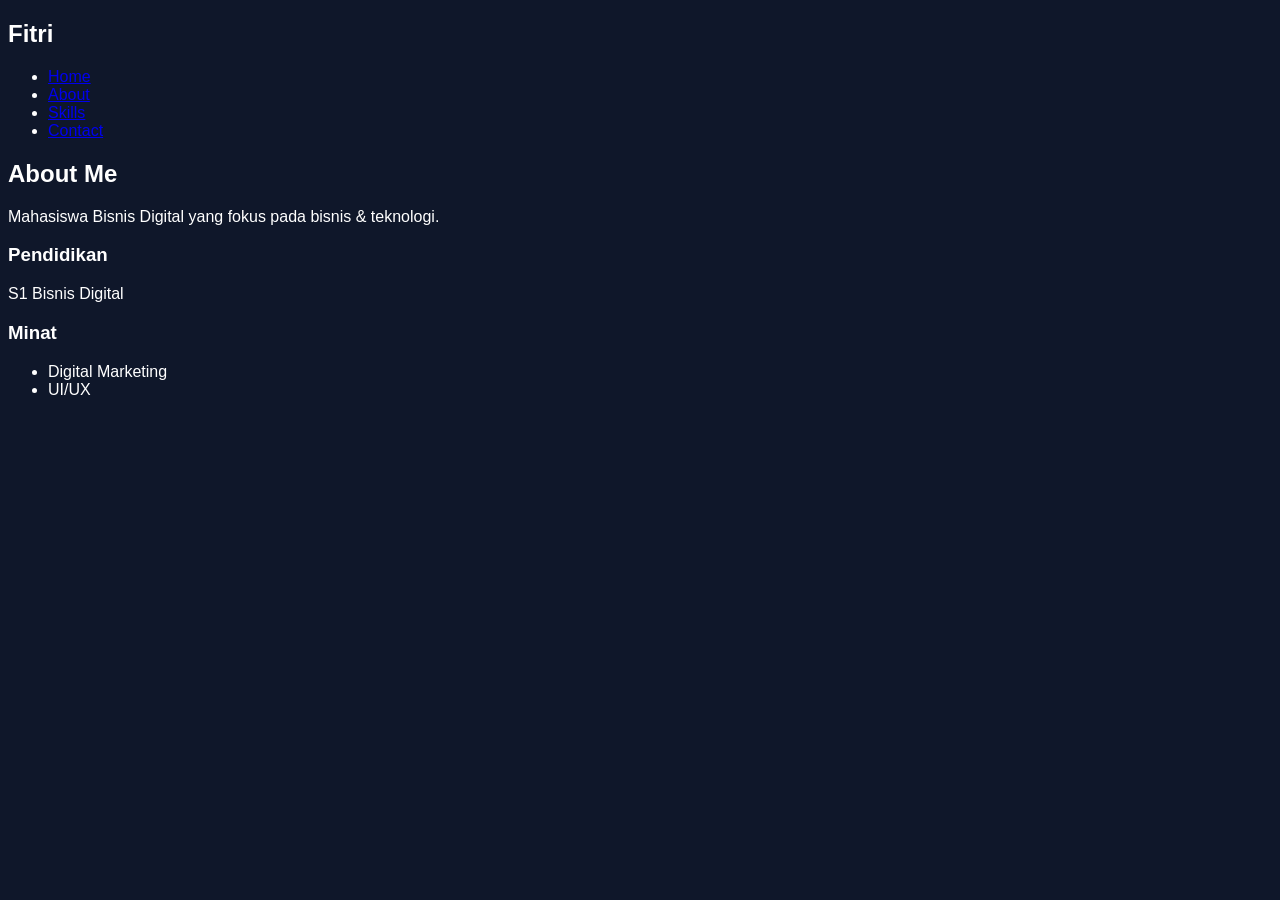
==== about.html @ f7627c1a "Add about.html with personal information" ====
<!DOCTYPE html>
<html lang="id">
<head>
<meta charset="UTF-8">
<title>About</title>
<link rel="stylesheet" href="style.css">
</head>

<body class="fade-in">

<nav>
  <h2>Fitri</h2>
  <ul>
    <li><a href="index.html">Home</a></li>
    <li><a href="about.html">About</a></li>
    <li><a href="skills.html">Skills</a></li>
    <li><a href="contact.html">Contact</a></li>
  </ul>
</nav>

<section>
  <h1>About Me</h1>
  <p>Mahasiswa Bisnis Digital yang fokus pada bisnis & teknologi.</p>

  <h3>Pendidikan</h3>
  <p>S1 Bisnis Digital</p>

  <h3>Minat</h3>
  <ul>
    <li>Digital Marketing</li>
    <li>UI/UX</li>
  </ul>
</section>

</body>
</html>
---- style.css ----
body {
  font-family: 'Poppins', sans-serif;
  background: #0f172a;
  color: white;
}

/* NAVBAR */
.navbar {
  background: rgba(0,0,0,0.5);
  backdrop-filter: blur(10px);
}

.navbar a {
  color: white !important;
}

.navbar a:hover {
  color: #60a5fa !important;
}

/* HERO */
.hero {
  padding: 120px 20px;
  background: linear-gradient(to right, #1e3a8a, #0f172a);
}

.avatar {
  width: 150px;
  border-radius: 50%;
  border: 3px solid #60a5fa;
}

.hero h1 {
  margin-top: 20px;
}

/* PORTFOLIO */
.card {
  background: rgba(255,255,255,0.05);
  border: none;
  border-radius: 15px;
  margin: 10px;
  transition: 0.3s;
}

.card:hover {
  transform: scale(1.05);
}

/* ABOUT */
.about {
  padding: 80px;
  background: linear-gradient(to right, #1e3a8a, #0f172a);
}

/* BUTTON */
.btn {
  background: linear-gradient(135deg, #60a5fa, #2563eb);
  color: white;
  padding: 12px 25px;
  border-radius: 30px;
}

/* FOOTER */
footer {
  padding: 20px;
  background: #020617;
  text-align: center;
}
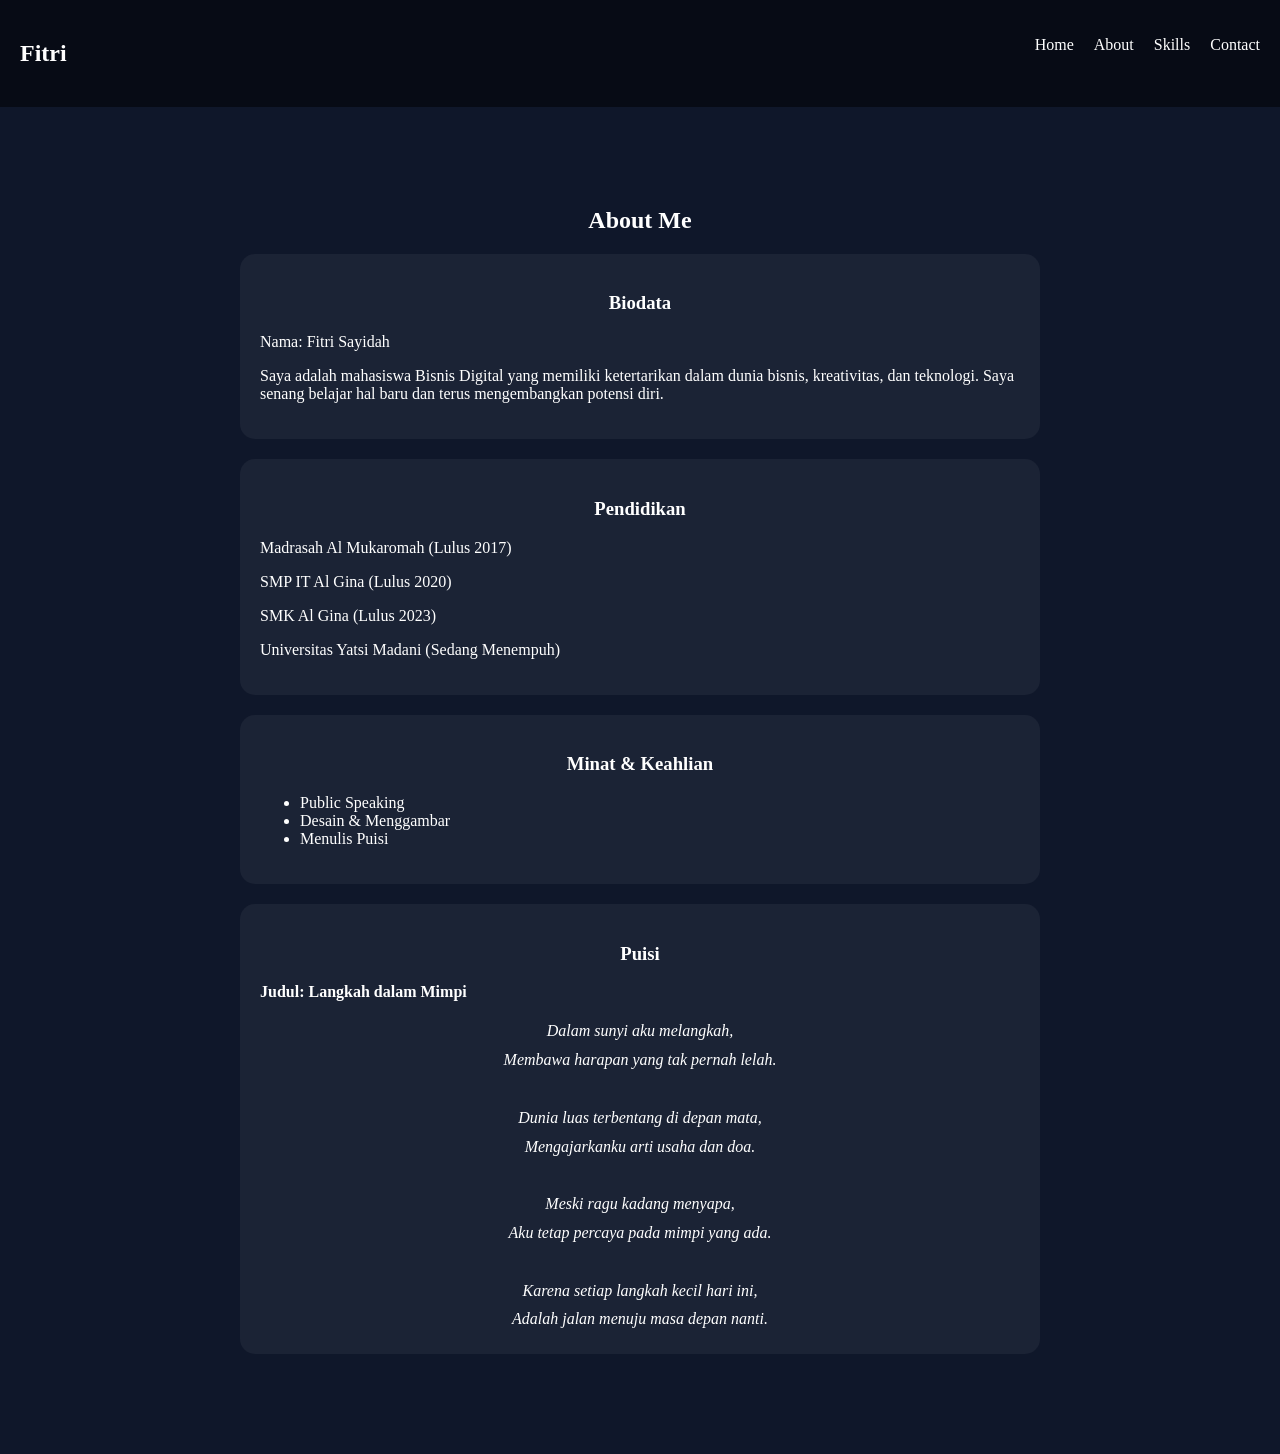
==== commit 0c6ef7d6: "Enhance About page with biodata and interests" ====
--- a/about.html
+++ b/about.html
@@ -4,6 +4,40 @@
 <meta charset="UTF-8">
 <title>About</title>
 <link rel="stylesheet" href="style.css">
+
+<style>
+body {
+  font-family: "Times New Roman", serif;
+}
+
+/* SECTION */
+section {
+  padding: 80px 20px;
+  max-width: 800px;
+  margin: auto;
+}
+
+/* CARD */
+.box {
+  background: rgba(255,255,255,0.05);
+  padding: 20px;
+  border-radius: 15px;
+  margin-bottom: 20px;
+}
+
+/* JUDUL */
+h1, h3 {
+  text-align: center;
+}
+
+/* PUISI */
+.puisi {
+  font-style: italic;
+  text-align: center;
+  line-height: 1.8;
+}
+</style>
+
 </head>
 
 <body class="fade-in">
@@ -19,17 +53,57 @@
 </nav>
 
 <section>
+
   <h1>About Me</h1>
-  <p>Mahasiswa Bisnis Digital yang fokus pada bisnis & teknologi.</p>
 
-  <h3>Pendidikan</h3>
-  <p>S1 Bisnis Digital</p>
+  <!-- BIODATA -->
+  <div class="box">
+    <h3>Biodata</h3>
+    <p>Nama: Fitri Sayidah</p>
+    <p>Saya adalah mahasiswa Bisnis Digital yang memiliki ketertarikan dalam dunia bisnis, kreativitas, dan teknologi. Saya senang belajar hal baru dan terus mengembangkan potensi diri.</p>
+  </div>
 
-  <h3>Minat</h3>
-  <ul>
-    <li>Digital Marketing</li>
-    <li>UI/UX</li>
-  </ul>
+  <!-- PENDIDIKAN -->
+  <div class="box">
+    <h3>Pendidikan</h3>
+    <p>Madrasah Al Mukaromah (Lulus 2017)</p>
+    <p>SMP IT Al Gina (Lulus 2020)</p>
+    <p>SMK Al Gina (Lulus 2023)</p>
+    <p>Universitas Yatsi Madani (Sedang Menempuh)</p>
+  </div>
+
+  <!-- MINAT & KEAHLIAN -->
+  <div class="box">
+    <h3>Minat & Keahlian</h3>
+    <ul>
+      <li>Public Speaking</li>
+      <li>Desain & Menggambar</li>
+      <li>Menulis Puisi</li>
+    </ul>
+  </div>
+
+  <!-- PUISI -->
+  <div class="box">
+    <h3>Puisi</h3>
+
+    <p><b>Judul: Langkah dalam Mimpi</b></p>
+
+    <div class="puisi">
+      Dalam sunyi aku melangkah,<br>
+      Membawa harapan yang tak pernah lelah.<br><br>
+
+      Dunia luas terbentang di depan mata,<br>
+      Mengajarkanku arti usaha dan doa.<br><br>
+
+      Meski ragu kadang menyapa,<br>
+      Aku tetap percaya pada mimpi yang ada.<br><br>
+
+      Karena setiap langkah kecil hari ini,<br>
+      Adalah jalan menuju masa depan nanti.
+    </div>
+
+  </div>
+
 </section>
 
 </body>
--- a/style.css
+++ b/style.css
@@ -1,69 +1,64 @@
 body {
-  font-family: 'Poppins', sans-serif;
+  margin: 0;
+  font-family: Arial;
   background: #0f172a;
   color: white;
 }
 
 /* NAVBAR */
-.navbar {
+nav {
+  display: flex;
+  justify-content: space-between;
+  padding: 20px;
   background: rgba(0,0,0,0.5);
-  backdrop-filter: blur(10px);
 }
 
-.navbar a {
-  color: white !important;
+nav ul {
+  display: flex;
+  gap: 20px;
+  list-style: none;
 }
 
-.navbar a:hover {
-  color: #60a5fa !important;
+nav a {
+  color: white;
+  text-decoration: none;
+}
+
+nav a:hover {
+  color: #60a5fa;
 }
 
 /* HERO */
 .hero {
-  padding: 120px 20px;
-  background: linear-gradient(to right, #1e3a8a, #0f172a);
+  text-align: center;
+  padding: 100px;
 }
 
-.avatar {
+.hero img {
   width: 150px;
   border-radius: 50%;
-  border: 3px solid #60a5fa;
 }
 
-.hero h1 {
-  margin-top: 20px;
+/* CARD */
+.card {
+  background: rgba(255,255,255,0.05);
+  padding: 20px;
+  margin: 10px;
+  border-radius: 10px;
 }
 
-/* PORTFOLIO */
-.card {
-  background: rgba(255,255,255,0.05);
-  border: none;
-  border-radius: 15px;
-  margin: 10px;
-  transition: 0.3s;
+/* ANIMASI HALAMAN */
+.fade-in {
+  animation: fade 0.8s ease-in;
 }
 
-.card:hover {
-  transform: scale(1.05);
+@keyframes fade {
+  from {
+    opacity: 0;
+    transform: translateY(20px);
+  }
+  to {
+    opacity: 1;
+    transform: translateY(0);
+  }
 }
-
-/* ABOUT */
-.about {
-  padding: 80px;
-  background: linear-gradient(to right, #1e3a8a, #0f172a);
-}
-
-/* BUTTON */
-.btn {
-  background: linear-gradient(135deg, #60a5fa, #2563eb);
-  color: white;
-  padding: 12px 25px;
-  border-radius: 30px;
-}
-
-/* FOOTER */
-footer {
-  padding: 20px;
-  background: #020617;
-  text-align: center;
-}
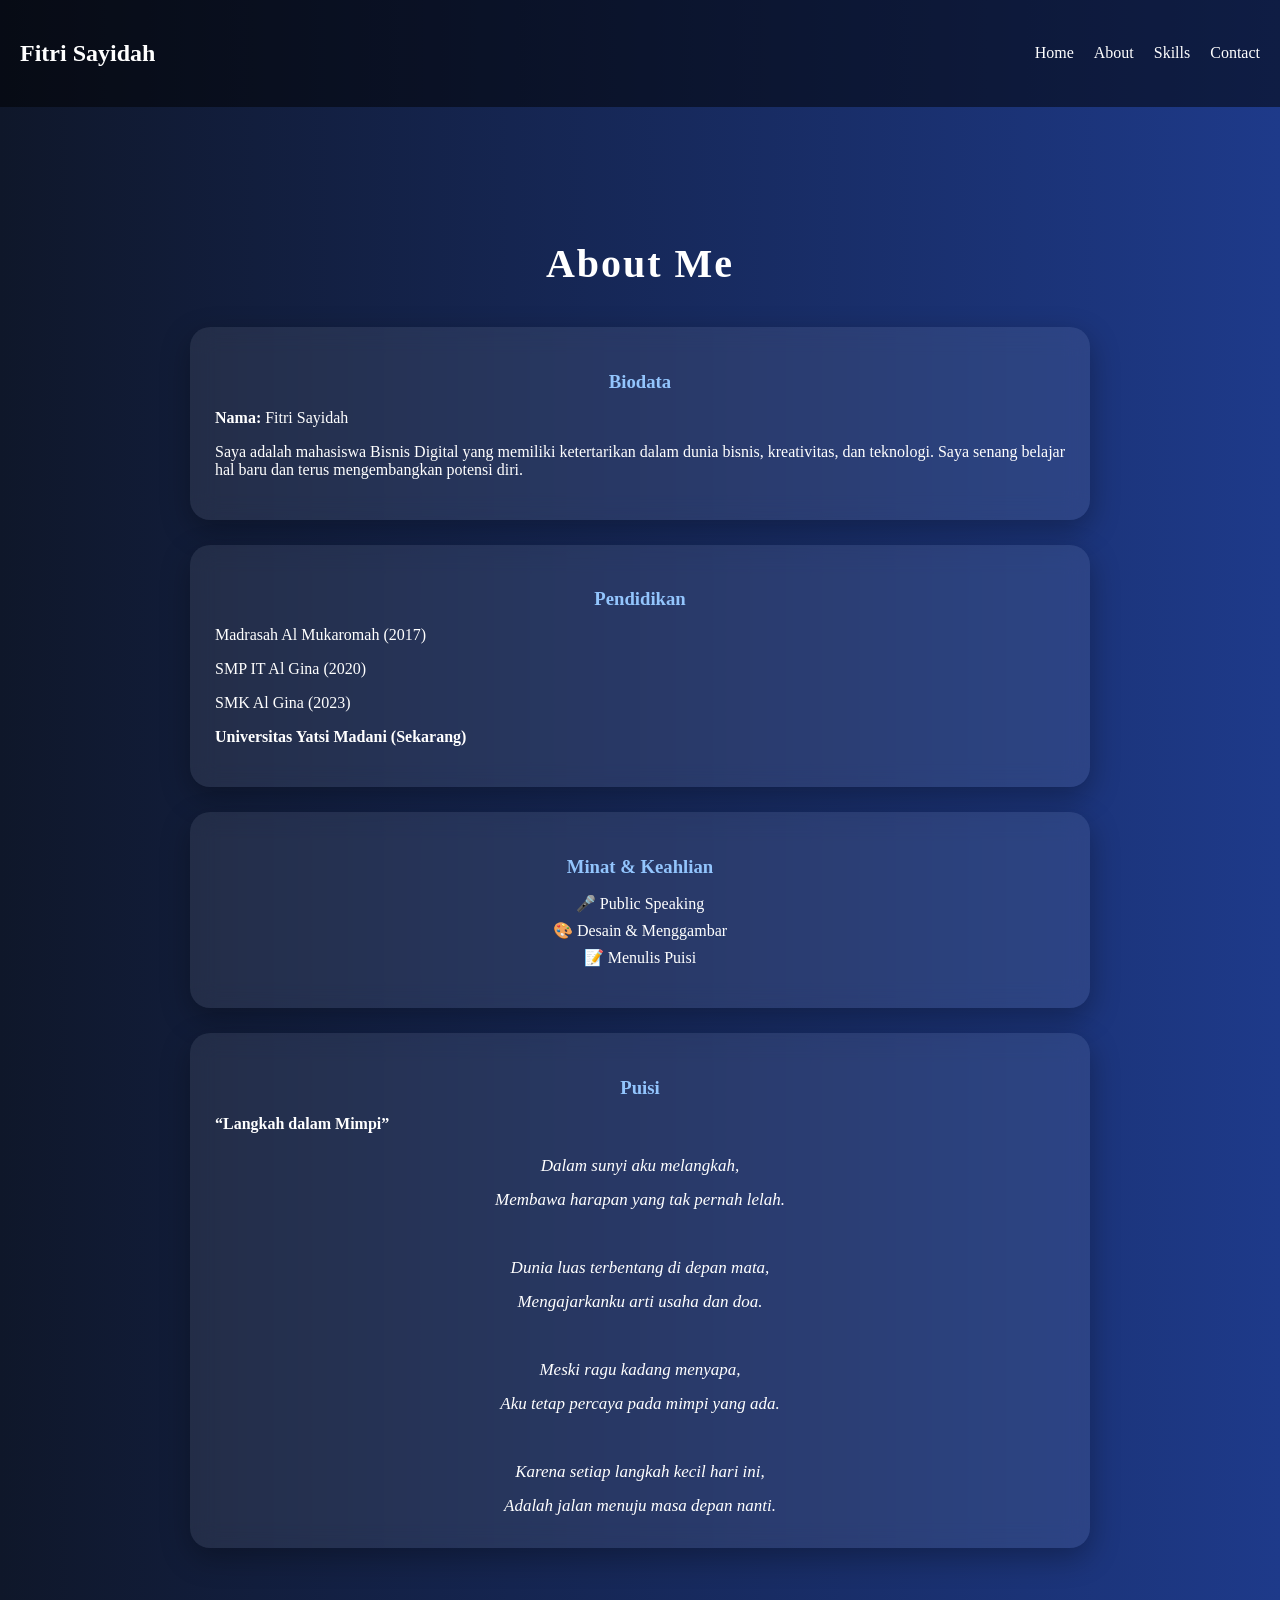
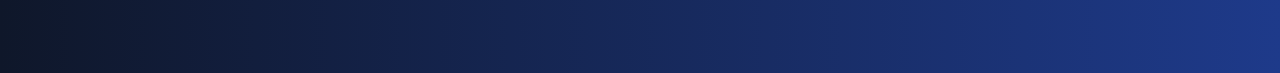
==== commit 699d341b: "Update about.html" ====
--- a/about.html
+++ b/about.html
@@ -8,33 +8,82 @@
 <style>
 body {
   font-family: "Times New Roman", serif;
+  background: linear-gradient(to right, #0f172a, #1e3a8a);
+  color: white;
 }
 
-/* SECTION */
+/* CONTAINER */
 section {
-  padding: 80px 20px;
-  max-width: 800px;
+  padding: 100px 20px;
+  max-width: 900px;
   margin: auto;
 }
 
-/* CARD */
-.box {
-  background: rgba(255,255,255,0.05);
-  padding: 20px;
-  border-radius: 15px;
-  margin-bottom: 20px;
+/* JUDUL */
+h1 {
+  text-align: center;
+  margin-bottom: 40px;
+  font-size: 40px;
+  letter-spacing: 2px;
 }
 
-/* JUDUL */
-h1, h3 {
+/* CARD GLASS */
+.box {
+  background: rgba(255,255,255,0.08);
+  backdrop-filter: blur(12px);
+  padding: 25px;
+  border-radius: 20px;
+  margin-bottom: 25px;
+  transition: 0.4s;
+  box-shadow: 0 10px 30px rgba(0,0,0,0.3);
+}
+
+/* HOVER EFFECT */
+.box:hover {
+  transform: translateY(-8px) scale(1.02);
+  box-shadow: 0 20px 40px rgba(0,0,0,0.5);
+}
+
+/* SUB JUDUL */
+h3 {
   text-align: center;
+  margin-bottom: 15px;
+  color: #93c5fd;
+}
+
+/* LIST */
+ul {
+  text-align: center;
+  list-style: none;
+  padding: 0;
+}
+
+ul li {
+  margin: 8px 0;
 }
 
 /* PUISI */
 .puisi {
   font-style: italic;
   text-align: center;
-  line-height: 1.8;
+  line-height: 2;
+  font-size: 17px;
+}
+
+/* ANIMASI */
+.fade-in {
+  animation: fade 1s ease-in;
+}
+
+@keyframes fade {
+  from {
+    opacity: 0;
+    transform: translateY(30px);
+  }
+  to {
+    opacity: 1;
+    transform: translateY(0);
+  }
 }
 </style>
 
@@ -43,7 +92,7 @@
 <body class="fade-in">
 
 <nav>
-  <h2>Fitri</h2>
+  <h2>Fitri Sayidah</h2>
   <ul>
     <li><a href="index.html">Home</a></li>
     <li><a href="about.html">About</a></li>
@@ -59,26 +108,26 @@
   <!-- BIODATA -->
   <div class="box">
     <h3>Biodata</h3>
-    <p>Nama: Fitri Sayidah</p>
+    <p><b>Nama:</b> Fitri Sayidah</p>
     <p>Saya adalah mahasiswa Bisnis Digital yang memiliki ketertarikan dalam dunia bisnis, kreativitas, dan teknologi. Saya senang belajar hal baru dan terus mengembangkan potensi diri.</p>
   </div>
 
   <!-- PENDIDIKAN -->
   <div class="box">
     <h3>Pendidikan</h3>
-    <p>Madrasah Al Mukaromah (Lulus 2017)</p>
-    <p>SMP IT Al Gina (Lulus 2020)</p>
-    <p>SMK Al Gina (Lulus 2023)</p>
-    <p>Universitas Yatsi Madani (Sedang Menempuh)</p>
+    <p>Madrasah Al Mukaromah (2017)</p>
+    <p>SMP IT Al Gina (2020)</p>
+    <p>SMK Al Gina (2023)</p>
+    <p><b>Universitas Yatsi Madani (Sekarang)</b></p>
   </div>
 
-  <!-- MINAT & KEAHLIAN -->
+  <!-- MINAT -->
   <div class="box">
     <h3>Minat & Keahlian</h3>
     <ul>
-      <li>Public Speaking</li>
-      <li>Desain & Menggambar</li>
-      <li>Menulis Puisi</li>
+      <li>🎤 Public Speaking</li>
+      <li>🎨 Desain & Menggambar</li>
+      <li>📝 Menulis Puisi</li>
     </ul>
   </div>
 
@@ -86,7 +135,7 @@
   <div class="box">
     <h3>Puisi</h3>
 
-    <p><b>Judul: Langkah dalam Mimpi</b></p>
+    <p><b>“Langkah dalam Mimpi”</b></p>
 
     <div class="puisi">
       Dalam sunyi aku melangkah,<br>
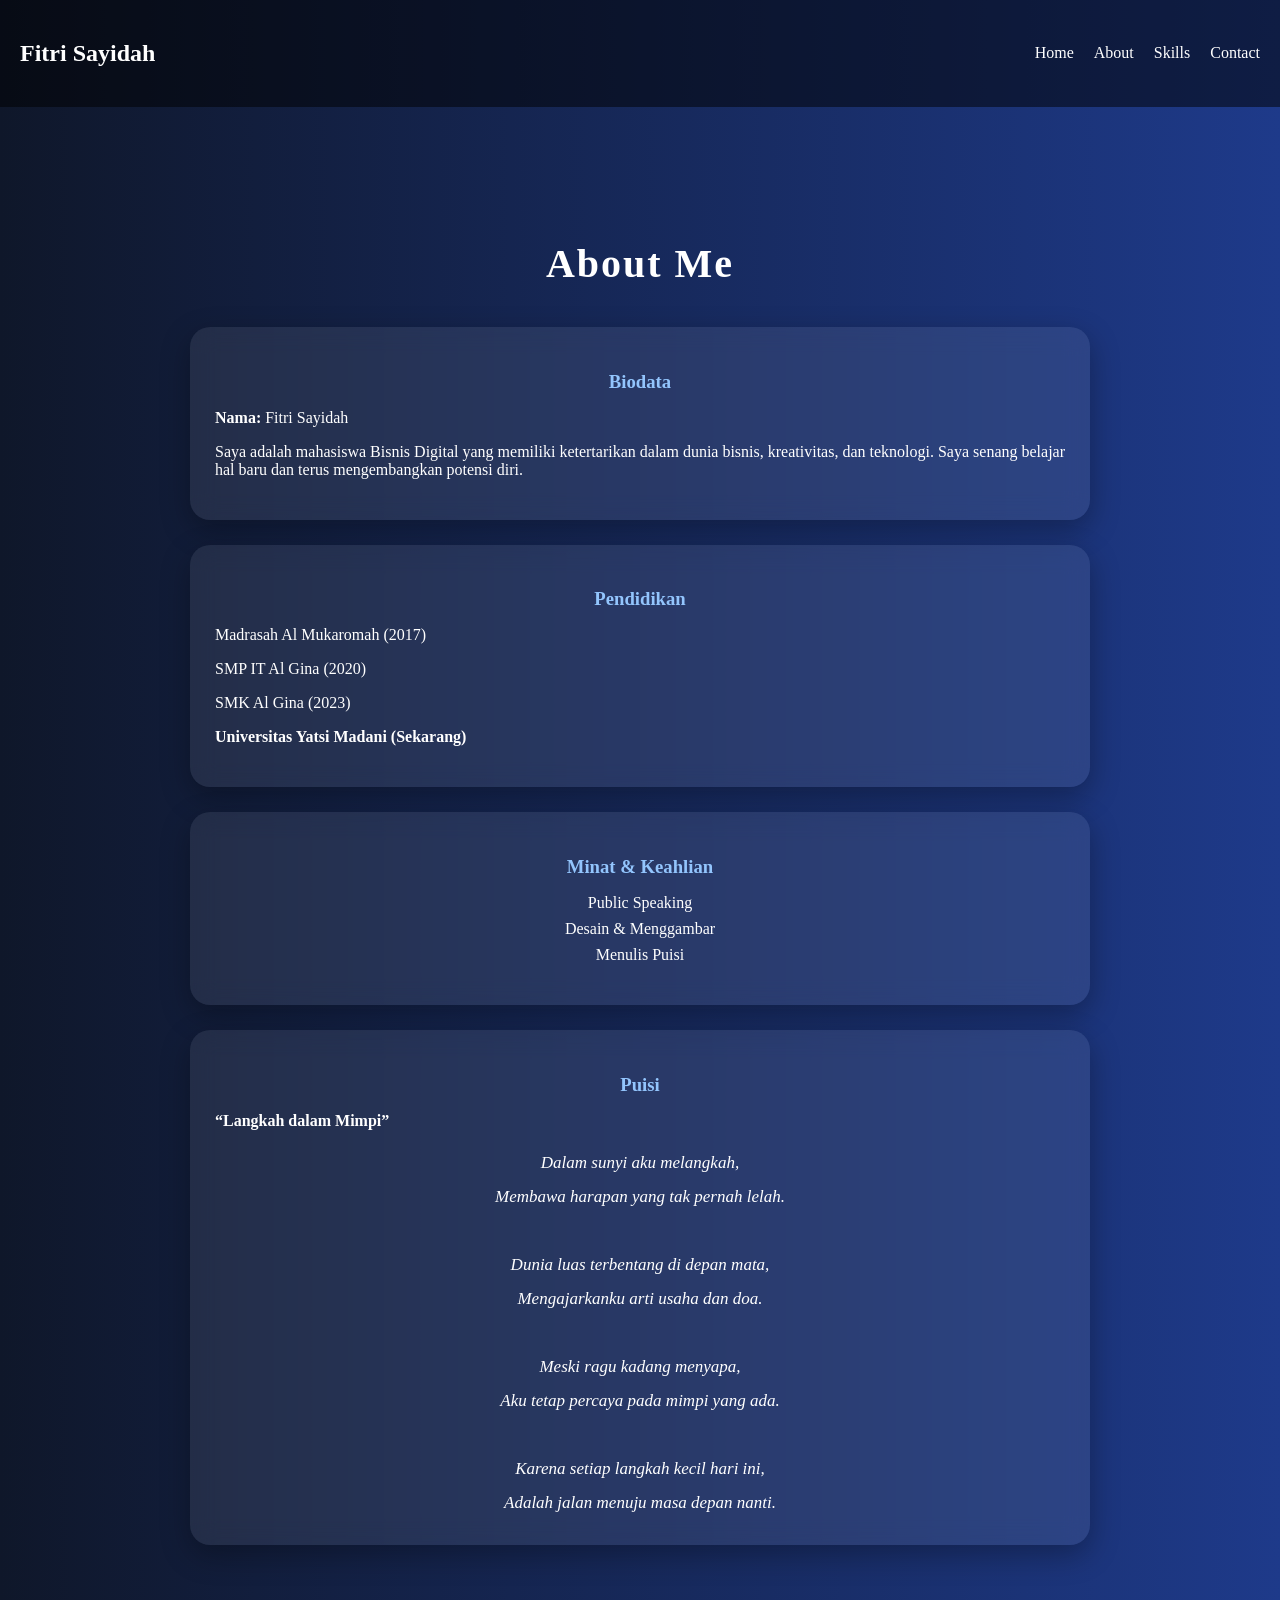
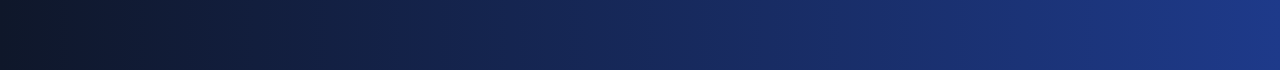
==== commit 416128e9: "Remove emojis from skills list in about.html" ====
--- a/about.html
+++ b/about.html
@@ -125,9 +125,9 @@
   <div class="box">
     <h3>Minat & Keahlian</h3>
     <ul>
-      <li>🎤 Public Speaking</li>
-      <li>🎨 Desain & Menggambar</li>
-      <li>📝 Menulis Puisi</li>
+      <li> Public Speaking</li>
+      <li> Desain & Menggambar</li>
+      <li> Menulis Puisi</li>
     </ul>
   </div>
 
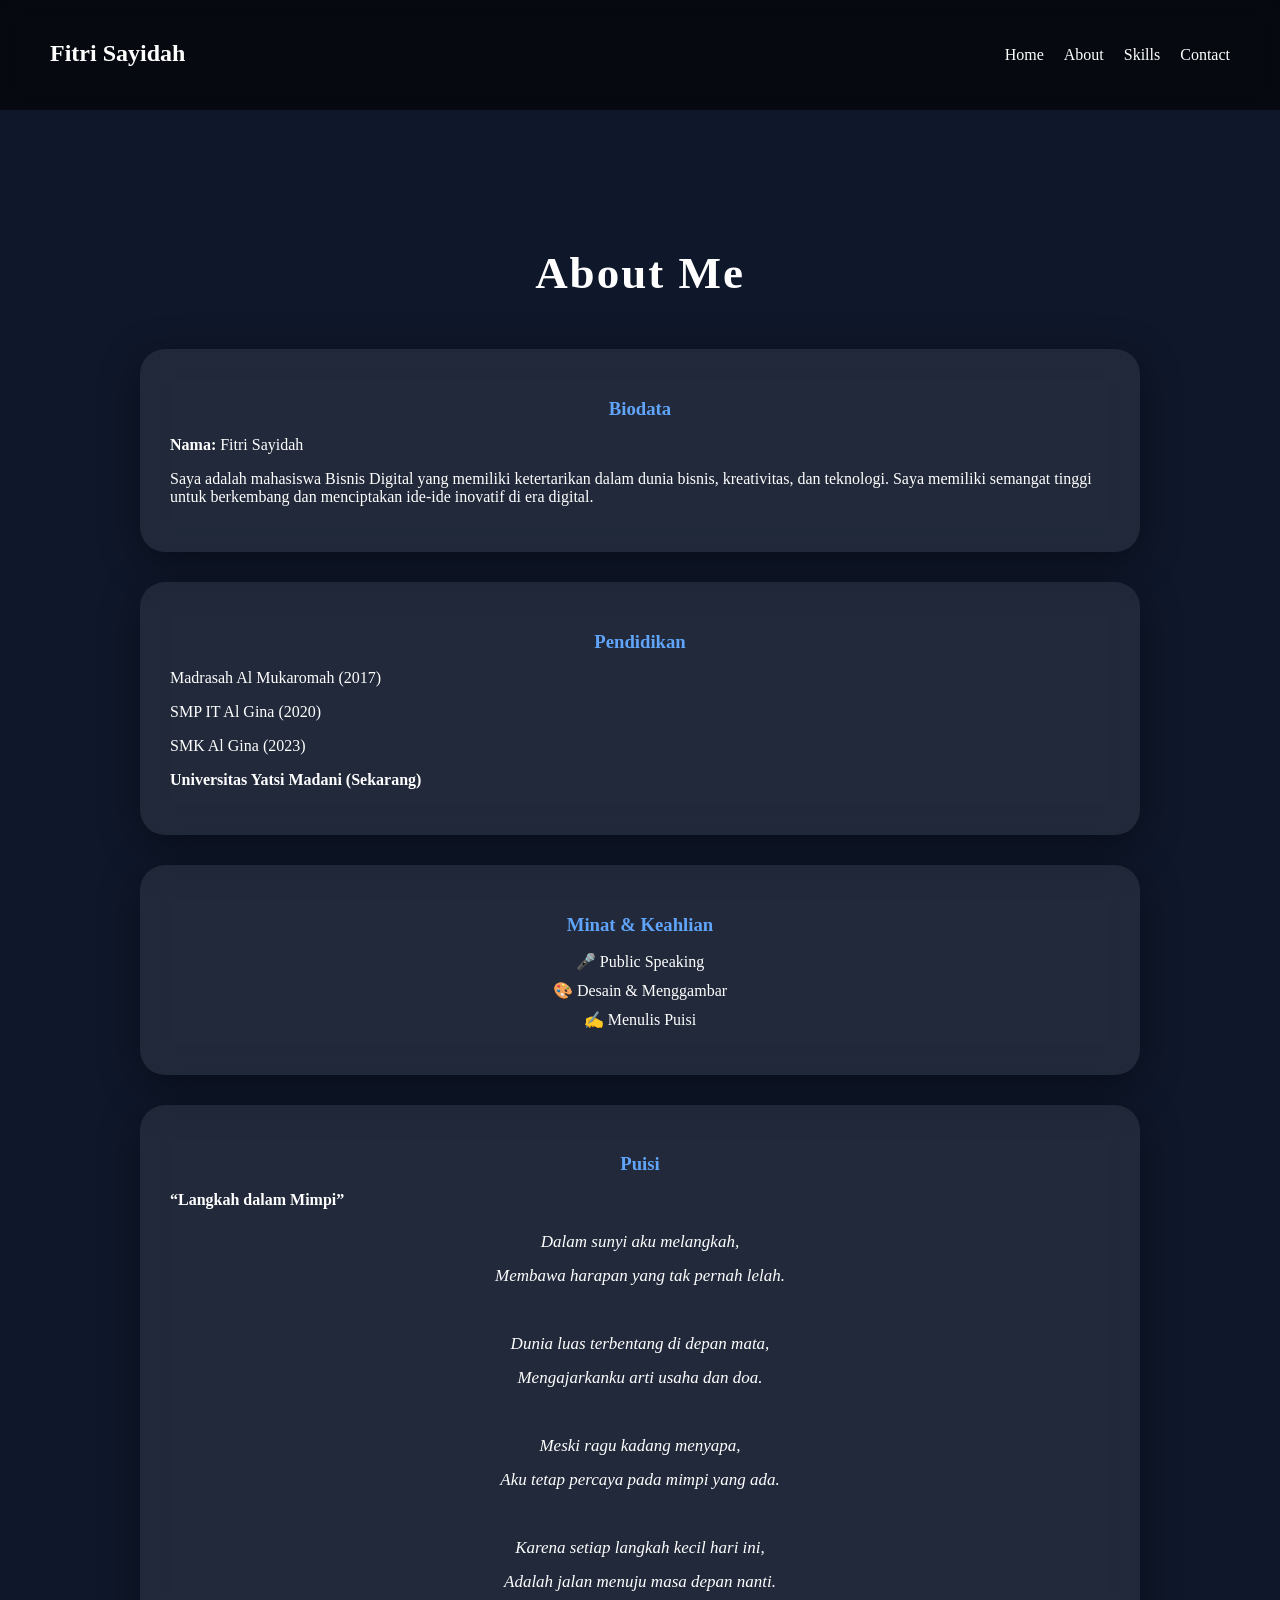
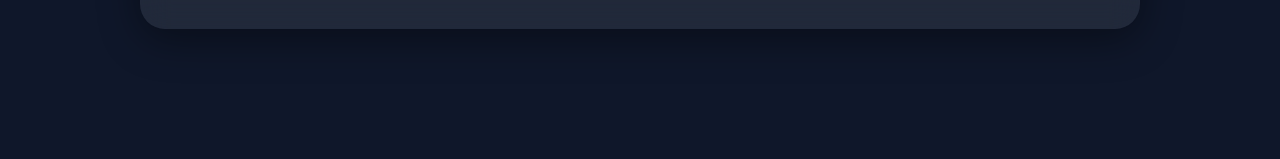
==== commit 8c8123e4: "Update about.html" ====
--- a/about.html
+++ b/about.html
@@ -3,94 +3,122 @@
 <head>
 <meta charset="UTF-8">
 <title>About</title>
+
 <link rel="stylesheet" href="style.css">
+
+<!-- AOS ANIMATION -->
+<link href="https://unpkg.com/aos@2.3.1/dist/aos.css" rel="stylesheet">
 
 <style>
 body {
   font-family: "Times New Roman", serif;
-  background: linear-gradient(to right, #0f172a, #1e3a8a);
   color: white;
+  margin: 0;
+  overflow-x: hidden;
+}
+
+/* BACKGROUND PARALLAX */
+.parallax {
+  background: url('https://images.unsplash.com/photo-1506744038136-46273834b3fb');
+  min-height: 100vh;
+  background-attachment: fixed;
+  background-size: cover;
+  background-position: center;
+  position: fixed;
+  width: 100%;
+  z-index: -1;
+  filter: brightness(0.4);
 }
 
 /* CONTAINER */
 section {
   padding: 100px 20px;
-  max-width: 900px;
+  max-width: 1000px;
   margin: auto;
 }
 
 /* JUDUL */
 h1 {
   text-align: center;
-  margin-bottom: 40px;
-  font-size: 40px;
+  font-size: 45px;
+  margin-bottom: 50px;
   letter-spacing: 2px;
 }
 
-/* CARD GLASS */
+/* CARD */
 .box {
   background: rgba(255,255,255,0.08);
-  backdrop-filter: blur(12px);
-  padding: 25px;
-  border-radius: 20px;
-  margin-bottom: 25px;
+  backdrop-filter: blur(15px);
+  padding: 30px;
+  border-radius: 25px;
+  margin-bottom: 30px;
+  box-shadow: 0 10px 40px rgba(0,0,0,0.4);
   transition: 0.4s;
-  box-shadow: 0 10px 30px rgba(0,0,0,0.3);
 }
 
-/* HOVER EFFECT */
+/* HOVER */
 .box:hover {
-  transform: translateY(-8px) scale(1.02);
-  box-shadow: 0 20px 40px rgba(0,0,0,0.5);
+  transform: scale(1.03);
 }
 
-/* SUB JUDUL */
+/* SUB */
 h3 {
   text-align: center;
   margin-bottom: 15px;
-  color: #93c5fd;
+  color: #60a5fa;
 }
 
 /* LIST */
 ul {
-  text-align: center;
   list-style: none;
   padding: 0;
+  text-align: center;
 }
 
 ul li {
-  margin: 8px 0;
+  margin: 10px 0;
 }
 
 /* PUISI */
 .puisi {
+  text-align: center;
   font-style: italic;
-  text-align: center;
   line-height: 2;
   font-size: 17px;
 }
 
-/* ANIMASI */
-.fade-in {
-  animation: fade 1s ease-in;
+/* NAV */
+nav {
+  display: flex;
+  justify-content: space-between;
+  padding: 20px 50px;
+  background: rgba(0,0,0,0.6);
+  backdrop-filter: blur(10px);
 }
 
-@keyframes fade {
-  from {
-    opacity: 0;
-    transform: translateY(30px);
-  }
-  to {
-    opacity: 1;
-    transform: translateY(0);
-  }
+nav ul {
+  display: flex;
+  gap: 20px;
+}
+
+nav a {
+  color: white;
+  text-decoration: none;
+}
+
+nav a:hover {
+  color: #60a5fa;
 }
 </style>
 
 </head>
 
-<body class="fade-in">
+<body>
 
+<!-- BACKGROUND -->
+<div class="parallax"></div>
+
+<!-- NAV -->
 <nav>
   <h2>Fitri Sayidah</h2>
   <ul>
@@ -103,57 +131,67 @@
 
 <section>
 
-  <h1>About Me</h1>
+<h1 data-aos="fade-down">About Me</h1>
 
-  <!-- BIODATA -->
-  <div class="box">
-    <h3>Biodata</h3>
-    <p><b>Nama:</b> Fitri Sayidah</p>
-    <p>Saya adalah mahasiswa Bisnis Digital yang memiliki ketertarikan dalam dunia bisnis, kreativitas, dan teknologi. Saya senang belajar hal baru dan terus mengembangkan potensi diri.</p>
+<!-- BIODATA -->
+<div class="box" data-aos="fade-right">
+  <h3>Biodata</h3>
+  <p><b>Nama:</b> Fitri Sayidah</p>
+  <p>
+    Saya adalah mahasiswa Bisnis Digital yang memiliki ketertarikan dalam dunia bisnis, kreativitas, dan teknologi.
+    Saya memiliki semangat tinggi untuk berkembang dan menciptakan ide-ide inovatif di era digital.
+  </p>
+</div>
+
+<!-- PENDIDIKAN -->
+<div class="box" data-aos="fade-left">
+  <h3>Pendidikan</h3>
+  <p>Madrasah Al Mukaromah (2017)</p>
+  <p>SMP IT Al Gina (2020)</p>
+  <p>SMK Al Gina (2023)</p>
+  <p><b>Universitas Yatsi Madani (Sekarang)</b></p>
+</div>
+
+<!-- MINAT -->
+<div class="box" data-aos="fade-right">
+  <h3>Minat & Keahlian</h3>
+  <ul>
+    <li>🎤 Public Speaking</li>
+    <li>🎨 Desain & Menggambar</li>
+    <li>✍️ Menulis Puisi</li>
+  </ul>
+</div>
+
+<!-- PUISI -->
+<div class="box" data-aos="zoom-in">
+  <h3>Puisi</h3>
+  <p><b>“Langkah dalam Mimpi”</b></p>
+
+  <div class="puisi">
+    Dalam sunyi aku melangkah,<br>
+    Membawa harapan yang tak pernah lelah.<br><br>
+
+    Dunia luas terbentang di depan mata,<br>
+    Mengajarkanku arti usaha dan doa.<br><br>
+
+    Meski ragu kadang menyapa,<br>
+    Aku tetap percaya pada mimpi yang ada.<br><br>
+
+    Karena setiap langkah kecil hari ini,<br>
+    Adalah jalan menuju masa depan nanti.
   </div>
-
-  <!-- PENDIDIKAN -->
-  <div class="box">
-    <h3>Pendidikan</h3>
-    <p>Madrasah Al Mukaromah (2017)</p>
-    <p>SMP IT Al Gina (2020)</p>
-    <p>SMK Al Gina (2023)</p>
-    <p><b>Universitas Yatsi Madani (Sekarang)</b></p>
-  </div>
-
-  <!-- MINAT -->
-  <div class="box">
-    <h3>Minat & Keahlian</h3>
-    <ul>
-      <li> Public Speaking</li>
-      <li> Desain & Menggambar</li>
-      <li> Menulis Puisi</li>
-    </ul>
-  </div>
-
-  <!-- PUISI -->
-  <div class="box">
-    <h3>Puisi</h3>
-
-    <p><b>“Langkah dalam Mimpi”</b></p>
-
-    <div class="puisi">
-      Dalam sunyi aku melangkah,<br>
-      Membawa harapan yang tak pernah lelah.<br><br>
-
-      Dunia luas terbentang di depan mata,<br>
-      Mengajarkanku arti usaha dan doa.<br><br>
-
-      Meski ragu kadang menyapa,<br>
-      Aku tetap percaya pada mimpi yang ada.<br><br>
-
-      Karena setiap langkah kecil hari ini,<br>
-      Adalah jalan menuju masa depan nanti.
-    </div>
-
-  </div>
+</div>
 
 </section>
 
+<!-- AOS SCRIPT -->
+<script src="https://unpkg.com/aos@2.3.1/dist/aos.js"></script>
+<script>
+AOS.init({
+  duration: 1000,
+  once: true
+});
+</script>
+
 </body>
 </html>
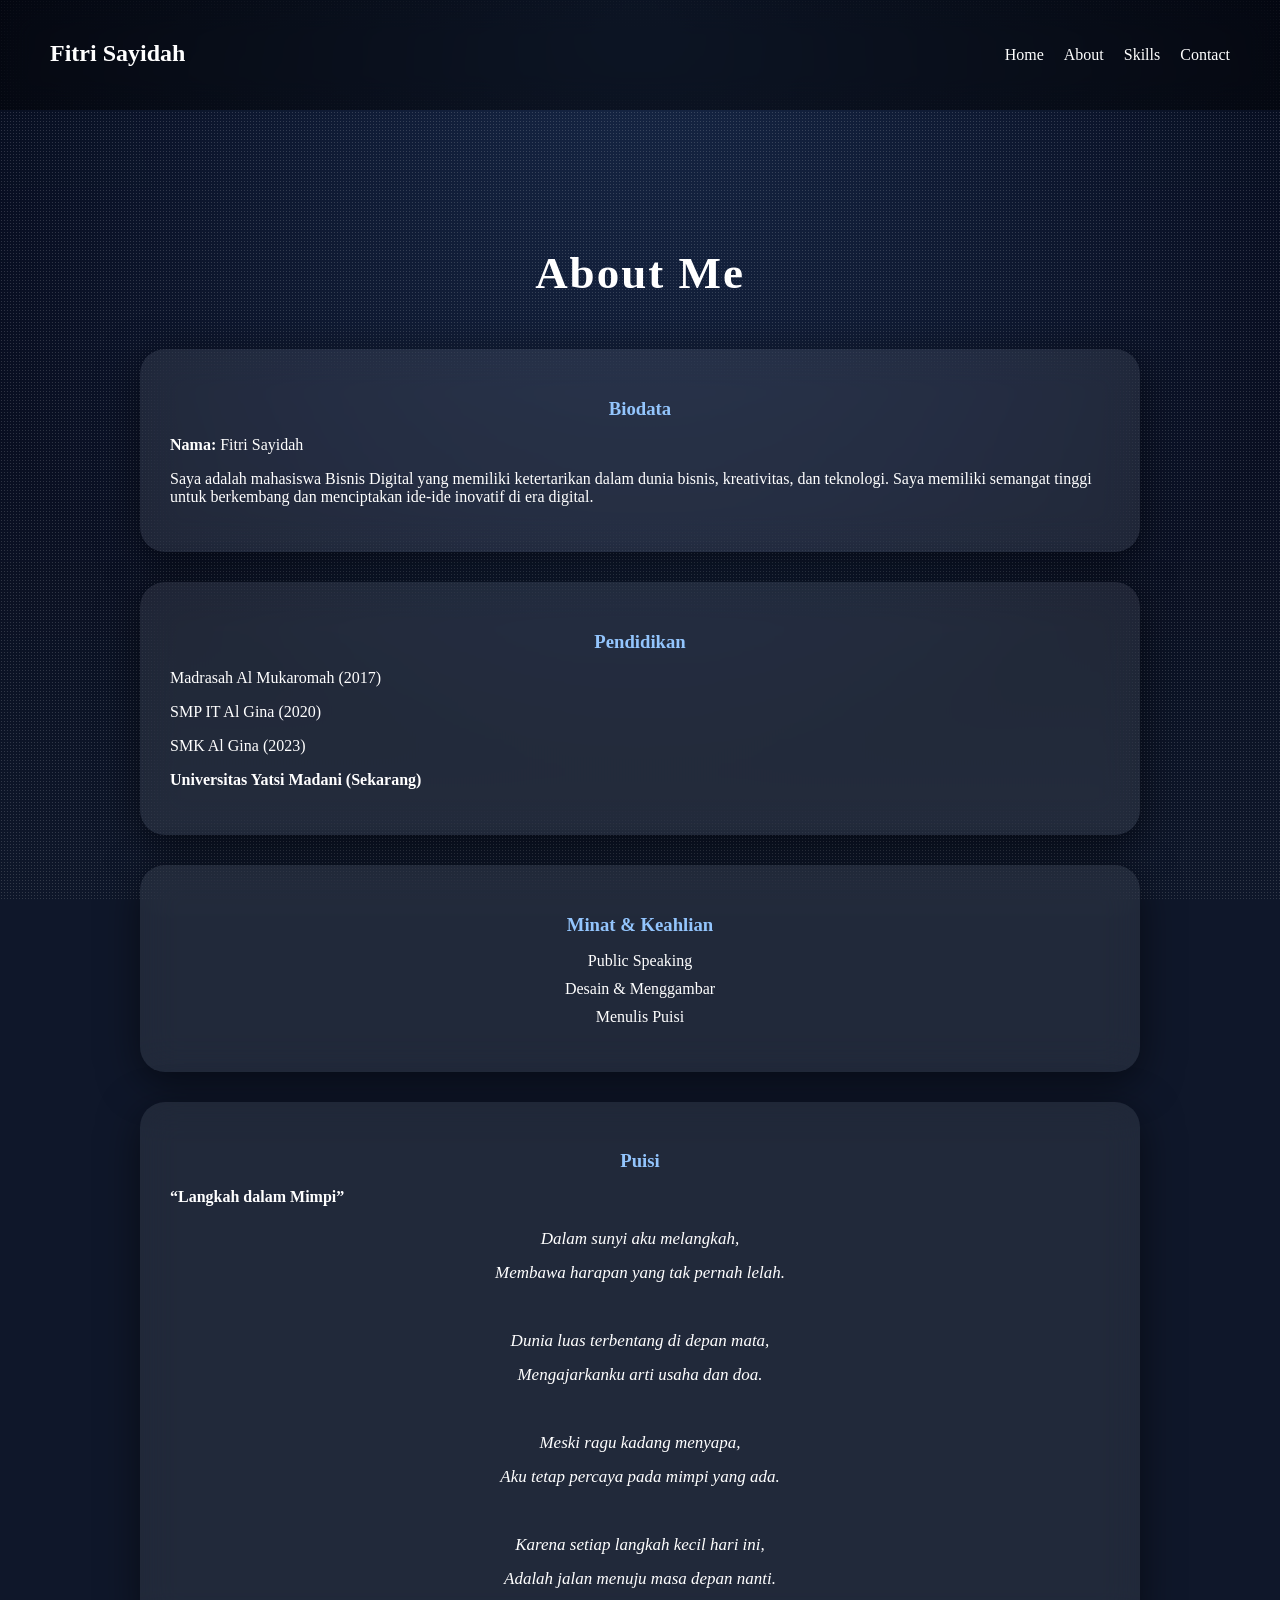
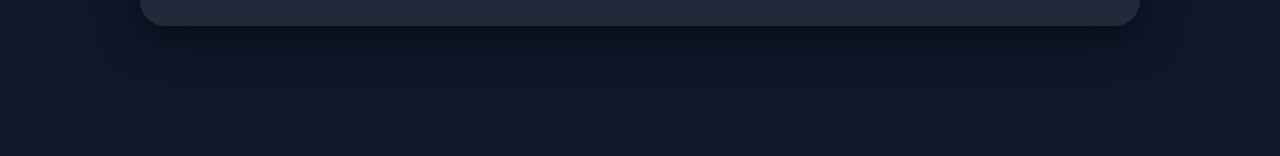
==== commit eb8dfec9: "Update background styles and enhance design elements" ====
--- a/about.html
+++ b/about.html
@@ -17,9 +17,12 @@
   overflow-x: hidden;
 }
 
-/* BACKGROUND PARALLAX */
+/* BACKGROUND LANGIT MALAM + AWAN */
 .parallax {
-  background: url('https://images.unsplash.com/photo-1506744038136-46273834b3fb');
+  background: 
+    linear-gradient(to bottom, rgba(2,6,23,0.9), rgba(15,23,42,0.95)),
+    url('https://images.unsplash.com/photo-1534081333815-ae5019106622');
+  
   min-height: 100vh;
   background-attachment: fixed;
   background-size: cover;
@@ -27,7 +30,26 @@
   position: fixed;
   width: 100%;
   z-index: -1;
-  filter: brightness(0.4);
+}
+
+/* BINTANG HALUS */
+.parallax::after {
+  content: "";
+  position: absolute;
+  width: 100%;
+  height: 100%;
+  background: radial-gradient(white 1px, transparent 1px);
+  background-size: 3px 3px;
+  opacity: 0.15;
+}
+
+/* CAHAYA LANGIT */
+.parallax::before {
+  content: "";
+  position: absolute;
+  width: 100%;
+  height: 100%;
+  background: radial-gradient(circle at top, rgba(96,165,250,0.2), transparent 70%);
 }
 
 /* CONTAINER */
@@ -45,27 +67,27 @@
   letter-spacing: 2px;
 }
 
-/* CARD */
+/* CARD GLASS */
 .box {
   background: rgba(255,255,255,0.08);
-  backdrop-filter: blur(15px);
+  backdrop-filter: blur(18px);
   padding: 30px;
   border-radius: 25px;
   margin-bottom: 30px;
-  box-shadow: 0 10px 40px rgba(0,0,0,0.4);
+  box-shadow: 0 10px 40px rgba(0,0,0,0.5);
   transition: 0.4s;
 }
 
 /* HOVER */
 .box:hover {
-  transform: scale(1.03);
+  transform: scale(1.04);
 }
 
 /* SUB */
 h3 {
   text-align: center;
   margin-bottom: 15px;
-  color: #60a5fa;
+  color: #93c5fd;
 }
 
 /* LIST */
@@ -92,8 +114,8 @@
   display: flex;
   justify-content: space-between;
   padding: 20px 50px;
-  background: rgba(0,0,0,0.6);
-  backdrop-filter: blur(10px);
+  background: rgba(0,0,0,0.5);
+  backdrop-filter: blur(15px);
 }
 
 nav ul {
@@ -104,6 +126,7 @@
 nav a {
   color: white;
   text-decoration: none;
+  transition: 0.3s;
 }
 
 nav a:hover {
@@ -156,9 +179,9 @@
 <div class="box" data-aos="fade-right">
   <h3>Minat & Keahlian</h3>
   <ul>
-    <li>🎤 Public Speaking</li>
-    <li>🎨 Desain & Menggambar</li>
-    <li>✍️ Menulis Puisi</li>
+    <li> Public Speaking</li>
+    <li> Desain & Menggambar</li>
+    <li> Menulis Puisi</li>
   </ul>
 </div>
 
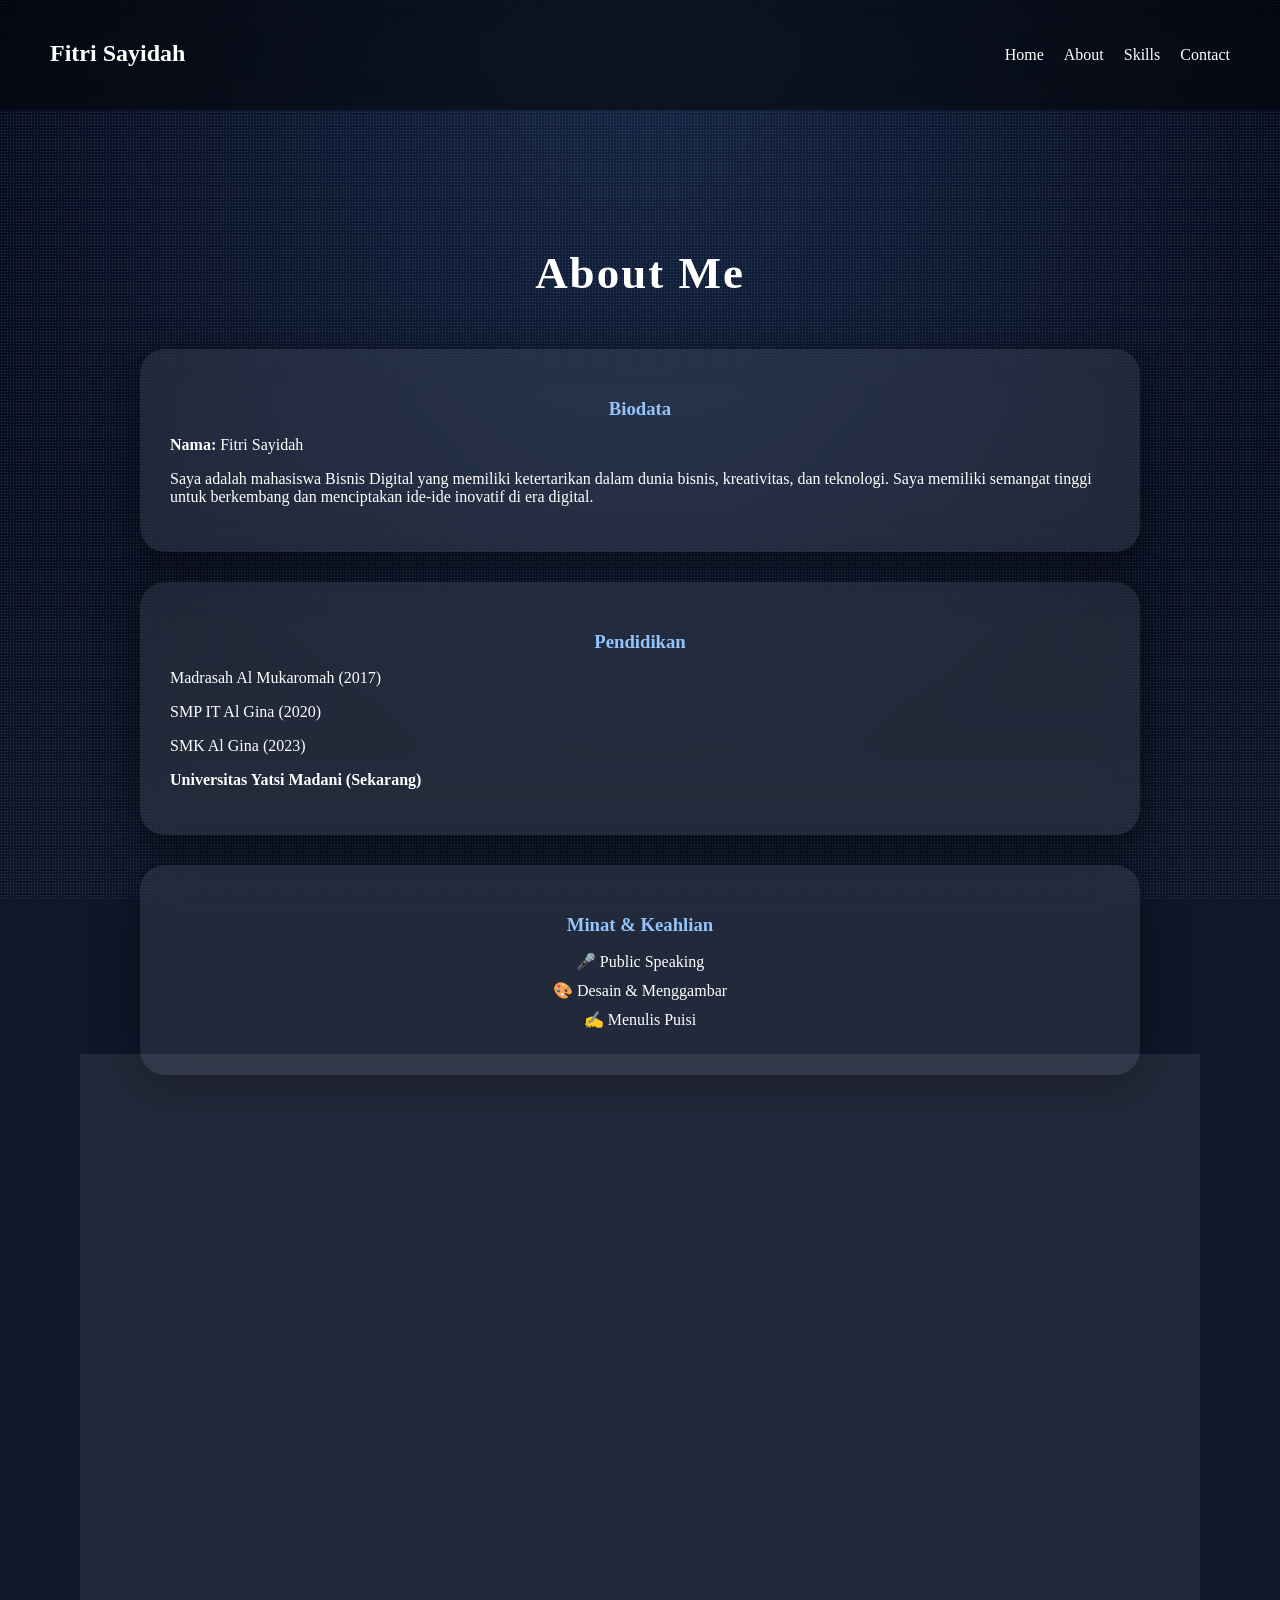
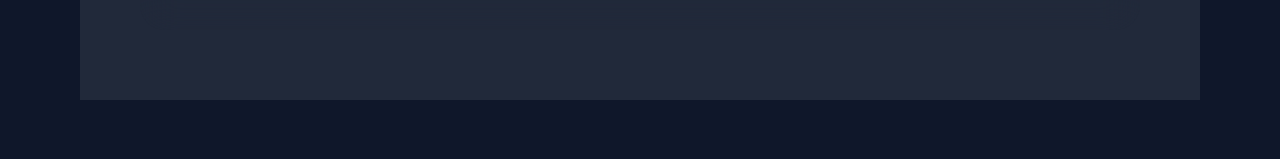
==== commit 99a28c60: "Update about.html" ====
--- a/about.html
+++ b/about.html
@@ -179,9 +179,9 @@
 <div class="box" data-aos="fade-right">
   <h3>Minat & Keahlian</h3>
   <ul>
-    <li> Public Speaking</li>
-    <li> Desain & Menggambar</li>
-    <li> Menulis Puisi</li>
+    <li>🎤 Public Speaking</li>
+    <li>🎨 Desain & Menggambar</li>
+    <li>✍️ Menulis Puisi</li>
   </ul>
 </div>
 
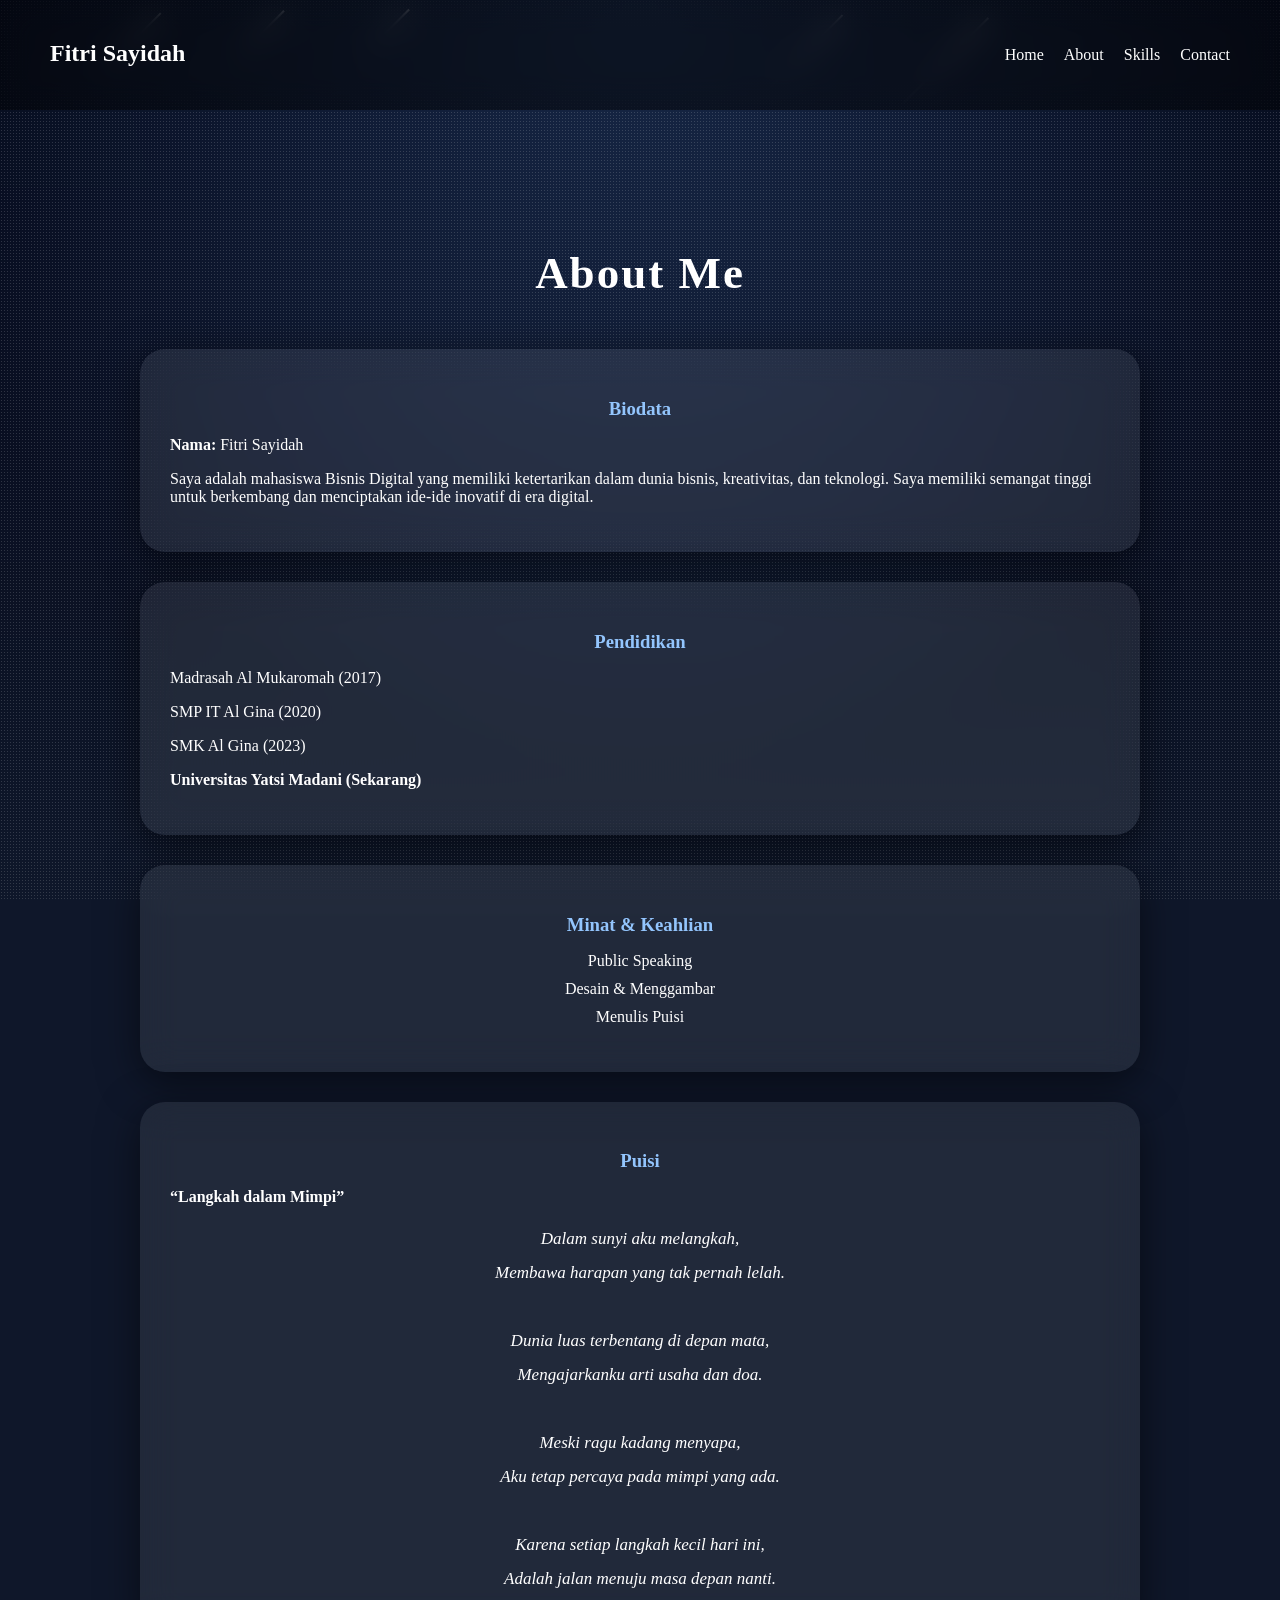
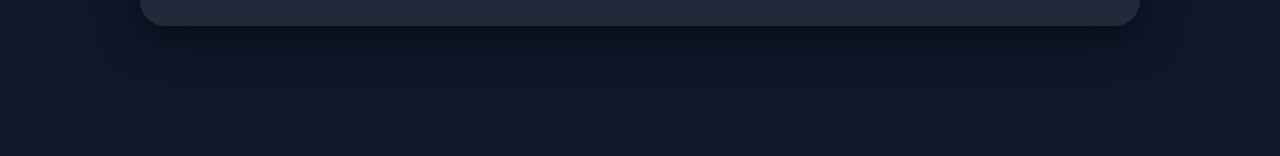
==== commit 03908459: "Update about.html" ====
--- a/about.html
+++ b/about.html
@@ -52,11 +52,47 @@
   background: radial-gradient(circle at top, rgba(96,165,250,0.2), transparent 70%);
 }
 
+/* ⭐ CONTAINER BINTANG JATUH */
+.stars {
+  position: fixed;
+  width: 100%;
+  height: 100%;
+  top: 0;
+  left: 0;
+  pointer-events: none;
+  z-index: 0;
+}
+
+/* ⭐ BINTANG JATUH */
+.star {
+  position: absolute;
+  width: 2px;
+  height: 100px;
+  background: linear-gradient(white, transparent);
+  opacity: 0.9;
+  transform: rotate(45deg);
+  animation: fall linear infinite;
+}
+
+/* ANIMASI BINTANG */
+@keyframes fall {
+  0% {
+    transform: translateY(-100px) translateX(0) rotate(45deg);
+    opacity: 1;
+  }
+  100% {
+    transform: translateY(900px) translateX(300px) rotate(45deg);
+    opacity: 0;
+  }
+}
+
 /* CONTAINER */
 section {
   padding: 100px 20px;
   max-width: 1000px;
   margin: auto;
+  position: relative;
+  z-index: 2;
 }
 
 /* JUDUL */
@@ -116,6 +152,8 @@
   padding: 20px 50px;
   background: rgba(0,0,0,0.5);
   backdrop-filter: blur(15px);
+  position: relative;
+  z-index: 2;
 }
 
 nav ul {
@@ -140,6 +178,9 @@
 
 <!-- BACKGROUND -->
 <div class="parallax"></div>
+
+<!-- ⭐ BINTANG JATUH -->
+<div class="stars" id="stars"></div>
 
 <!-- NAV -->
 <nav>
@@ -156,7 +197,6 @@
 
 <h1 data-aos="fade-down">About Me</h1>
 
-<!-- BIODATA -->
 <div class="box" data-aos="fade-right">
   <h3>Biodata</h3>
   <p><b>Nama:</b> Fitri Sayidah</p>
@@ -166,7 +206,6 @@
   </p>
 </div>
 
-<!-- PENDIDIKAN -->
 <div class="box" data-aos="fade-left">
   <h3>Pendidikan</h3>
   <p>Madrasah Al Mukaromah (2017)</p>
@@ -175,17 +214,15 @@
   <p><b>Universitas Yatsi Madani (Sekarang)</b></p>
 </div>
 
-<!-- MINAT -->
 <div class="box" data-aos="fade-right">
   <h3>Minat & Keahlian</h3>
   <ul>
-    <li>🎤 Public Speaking</li>
-    <li>🎨 Desain & Menggambar</li>
-    <li>✍️ Menulis Puisi</li>
+    <li>Public Speaking</li>
+    <li> Desain & Menggambar</li>
+    <li> Menulis Puisi</li>
   </ul>
 </div>
 
-<!-- PUISI -->
 <div class="box" data-aos="zoom-in">
   <h3>Puisi</h3>
   <p><b>“Langkah dalam Mimpi”</b></p>
@@ -214,6 +251,26 @@
   duration: 1000,
   once: true
 });
+
+/* ⭐ SCRIPT BINTANG JATUH */
+const starsContainer = document.getElementById("stars");
+
+function createStar() {
+  const star = document.createElement("div");
+  star.classList.add("star");
+
+  star.style.left = Math.random() * window.innerWidth + "px";
+  star.style.animationDuration = (Math.random() * 3 + 2) + "s";
+  star.style.height = (Math.random() * 80 + 50) + "px";
+
+  starsContainer.appendChild(star);
+
+  setTimeout(() => {
+    star.remove();
+  }, 5000);
+}
+
+setInterval(createStar, 300);
 </script>
 
 </body>
